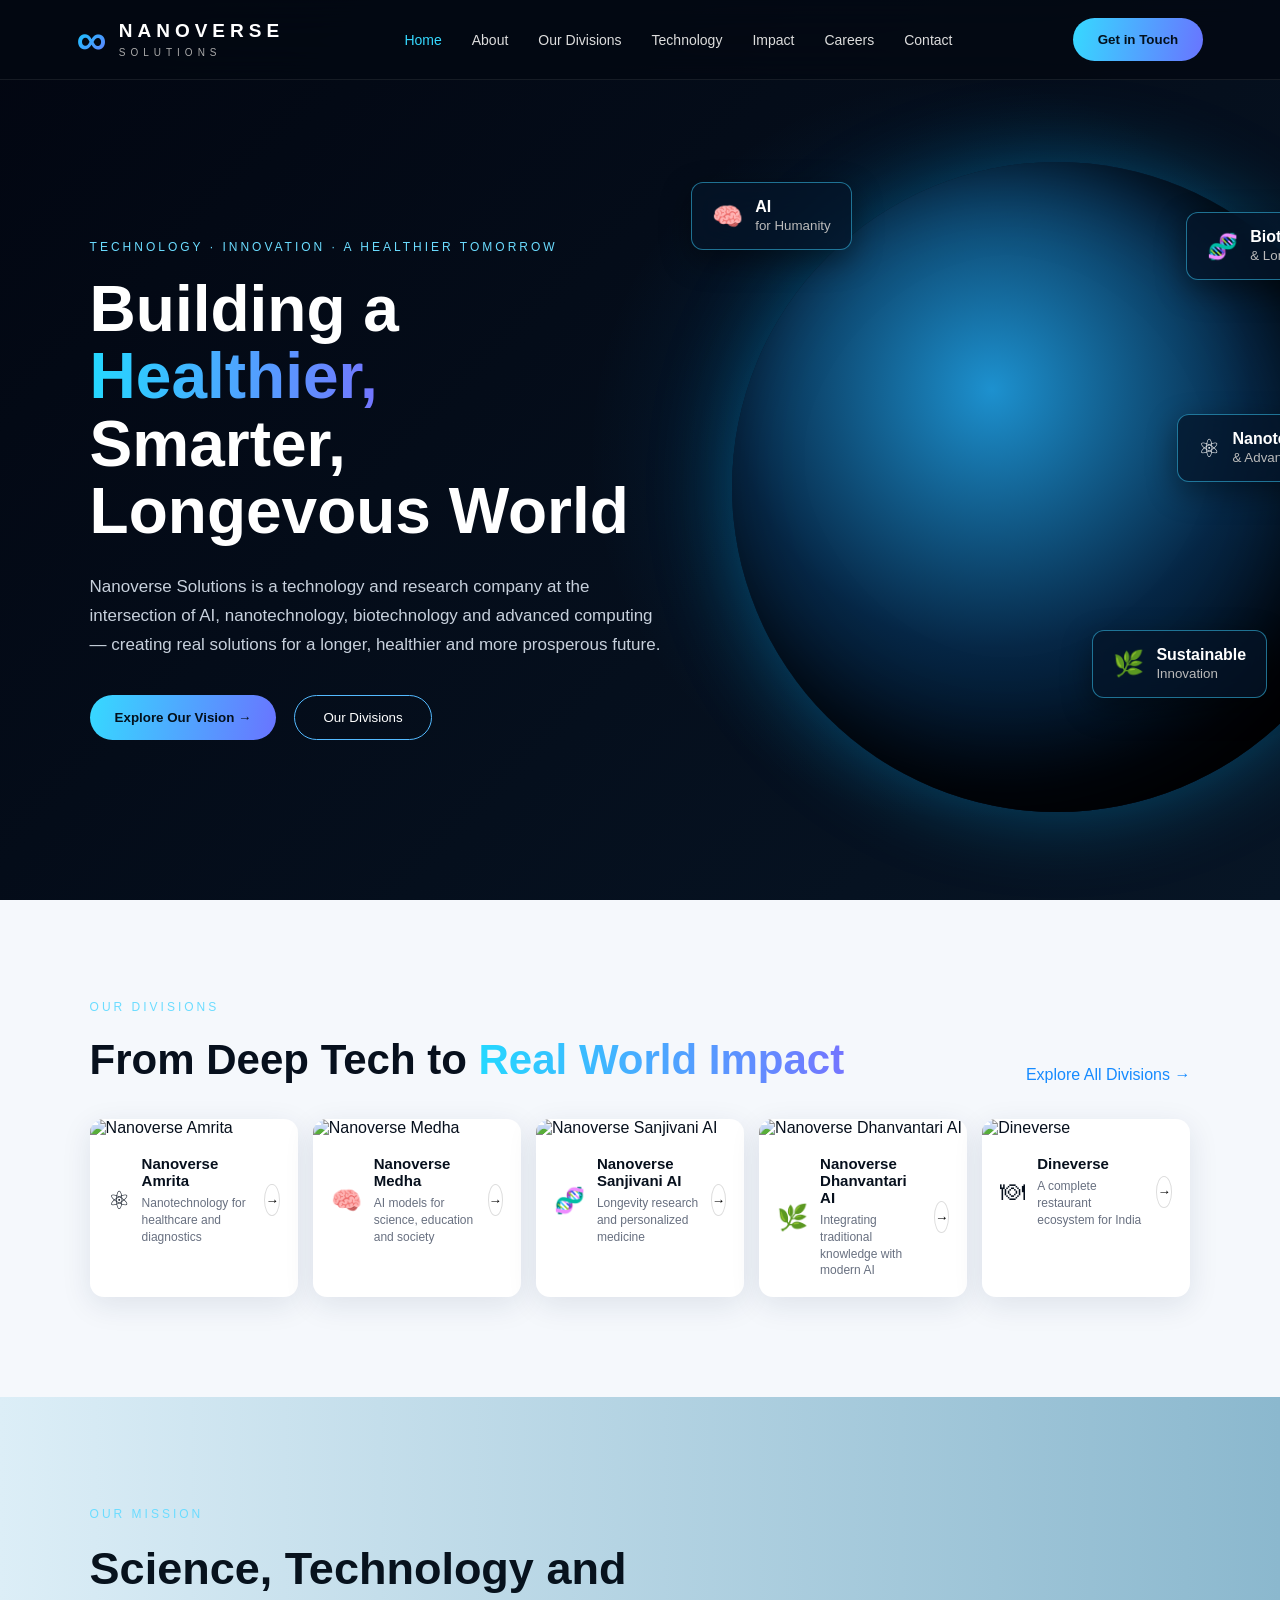
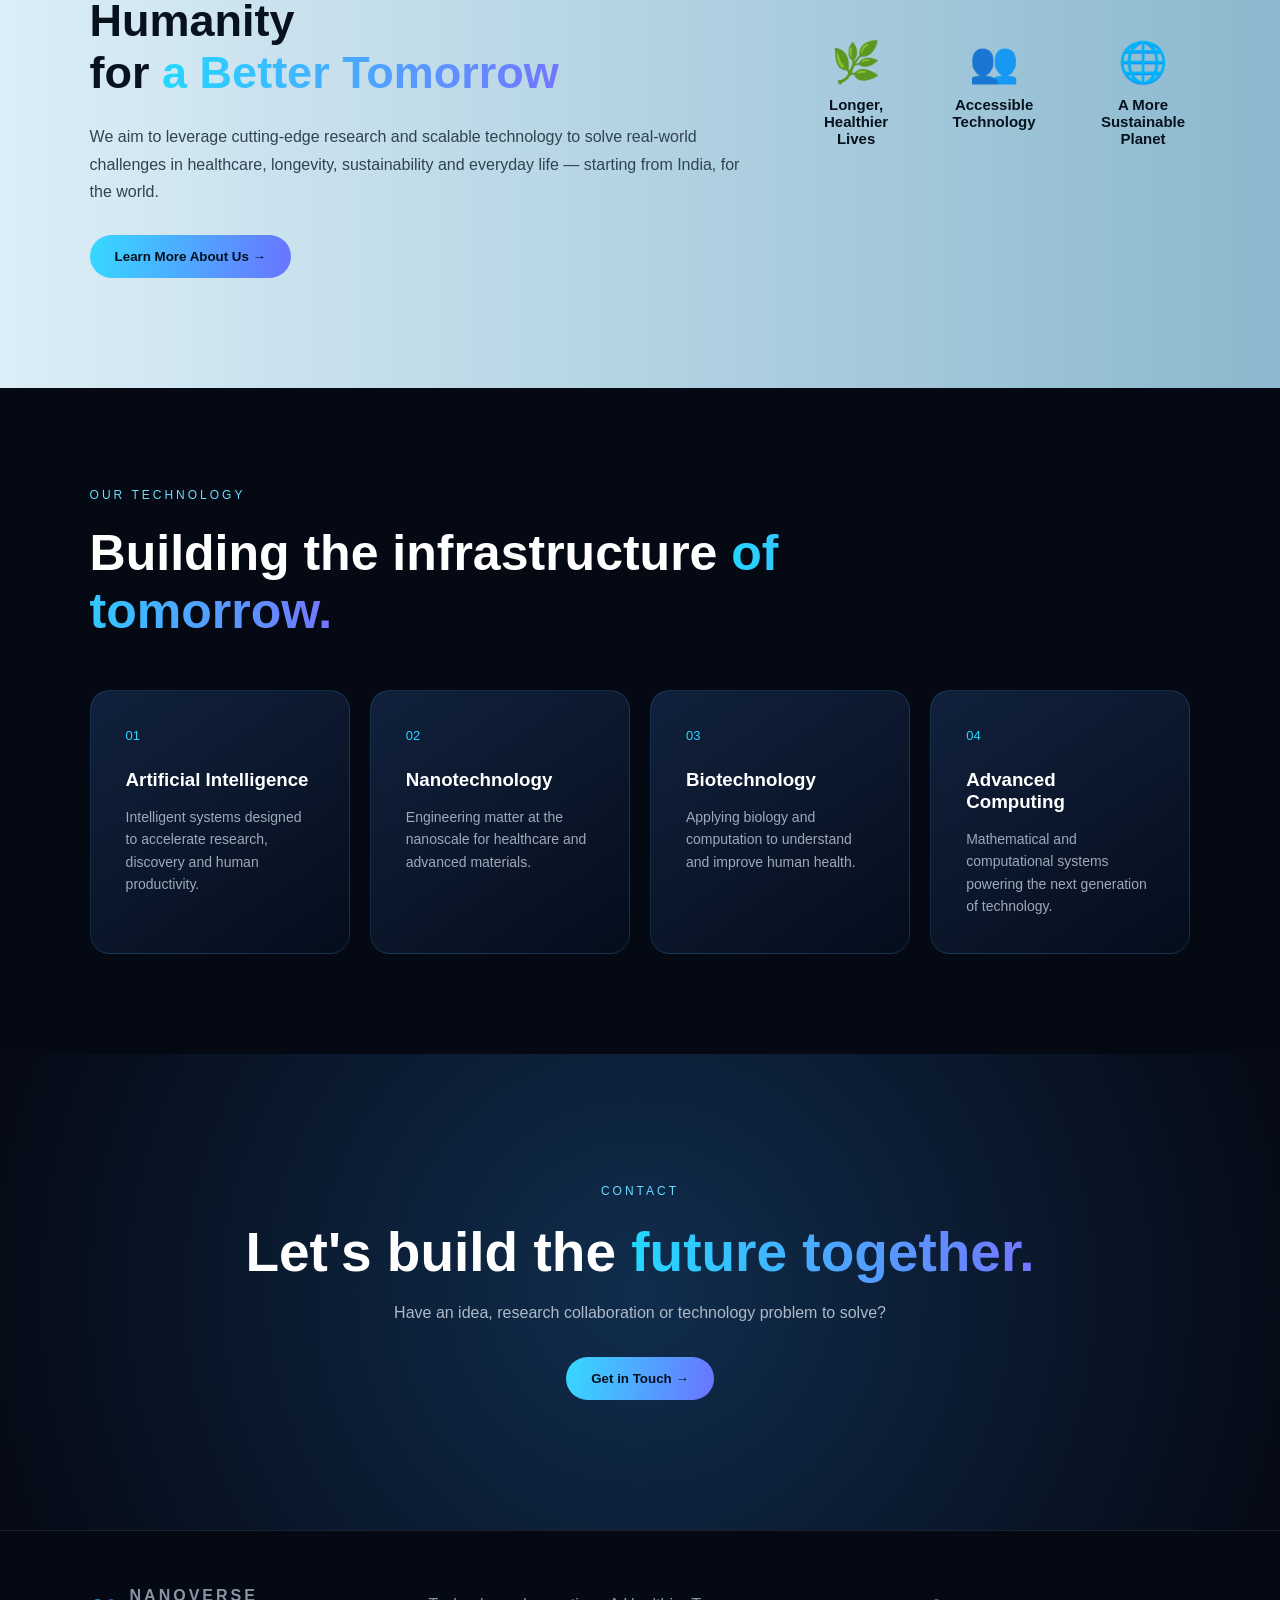
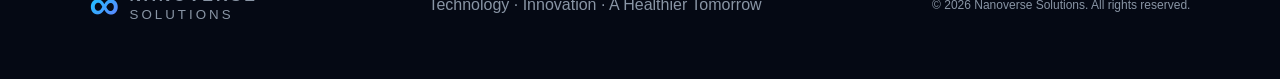
==== index.html @ 0efd909e "INTIAL Chatgpt" ====
<!DOCTYPE html>
<html lang="en">
<head>
    <meta charset="UTF-8">
    <meta name="viewport" content="width=device-width, initial-scale=1.0">

    <title>Nanoverse Solutions</title>

    <meta
        name="description"
        content="Nanoverse Solutions — Technology, Innovation and a Healthier Tomorrow."
    >

    <link rel="stylesheet" href="style.css">
</head>

<body>

<!-- ================= NAVBAR ================= -->

<header class="navbar">

    <div class="logo">
        <div class="logo-symbol">∞</div>

        <div>
            <h2>NANOVERSE</h2>
            <span>SOLUTIONS</span>
        </div>
    </div>

    <nav>
        <a href="#home" class="active">Home</a>
        <a href="#about">About</a>
        <a href="#divisions">Our Divisions</a>
        <a href="#technology">Technology</a>
        <a href="#impact">Impact</a>
        <a href="#careers">Careers</a>
        <a href="#contact">Contact</a>
    </nav>

    <button class="contact-btn" onclick="scrollToSection('contact')">
        Get in Touch
    </button>

    <button class="menu-btn" onclick="toggleMenu()">☰</button>

</header>


<!-- ================= HERO ================= -->

<section id="home" class="hero">

    <div class="hero-content">

        <p class="eyebrow">
            TECHNOLOGY · INNOVATION · A HEALTHIER TOMORROW
        </p>

        <h1>
            Building a
            <span>Healthier,</span><br>
            Smarter, Longevous World
        </h1>

        <p class="hero-description">
            Nanoverse Solutions is a technology and research company
            at the intersection of AI, nanotechnology, biotechnology
            and advanced computing — creating real solutions for a
            longer, healthier and more prosperous future.
        </p>

        <div class="hero-buttons">

            <button class="primary-btn"
                    onclick="scrollToSection('about')">
                Explore Our Vision →
            </button>

            <button class="secondary-btn"
                    onclick="scrollToSection('divisions')">
                Our Divisions
            </button>

        </div>

    </div>


    <div class="earth-container">

        <div class="earth"></div>

        <div class="tech-card card-ai">
            <span>🧠</span>
            <div>
                <b>AI</b>
                <small>for Humanity</small>
            </div>
        </div>

        <div class="tech-card card-bio">
            <span>🧬</span>
            <div>
                <b>Biotechnology</b>
                <small>& Longevity</small>
            </div>
        </div>

        <div class="tech-card card-nano">
            <span>⚛</span>
            <div>
                <b>Nanotechnology</b>
                <small>& Advanced Materials</small>
            </div>
        </div>

        <div class="tech-card card-green">
            <span>🌿</span>
            <div>
                <b>Sustainable</b>
                <small>Innovation</small>
            </div>
        </div>

    </div>

</section>


<!-- ================= DIVISIONS ================= -->

<section id="divisions" class="divisions section">

    <div class="section-header">

        <div>
            <p class="section-label">OUR DIVISIONS</p>

            <h2>
                From Deep Tech to
                <span>Real World Impact</span>
            </h2>
        </div>

        <a href="#">Explore All Divisions →</a>

    </div>


    <div class="division-grid">


        <!-- AMRITA -->

        <div class="division-card">

            <img src="assets/amrita.jpg" alt="Nanoverse Amrita">

            <div class="division-info">

                <div class="division-icon">⚛</div>

                <div>
                    <h3>Nanoverse Amrita</h3>

                    <p>
                        Nanotechnology for healthcare
                        and diagnostics
                    </p>
                </div>

                <button>→</button>

            </div>

        </div>


        <!-- MEDHA -->

        <div class="division-card">

            <img src="assets/medha.jpg" alt="Nanoverse Medha">

            <div class="division-info">

                <div class="division-icon">🧠</div>

                <div>
                    <h3>Nanoverse Medha</h3>

                    <p>
                        AI models for science,
                        education and society
                    </p>
                </div>

                <button>→</button>

            </div>

        </div>


        <!-- SANJIVANI -->

        <div class="division-card">

            <img src="assets/sanjivani.jpg"
                 alt="Nanoverse Sanjivani AI">

            <div class="division-info">

                <div class="division-icon">🧬</div>

                <div>
                    <h3>Nanoverse Sanjivani AI</h3>

                    <p>
                        Longevity research and
                        personalized medicine
                    </p>
                </div>

                <button>→</button>

            </div>

        </div>


        <!-- DHANVANTARI -->

        <div class="division-card">

            <img src="assets/dhanvantari.jpg"
                 alt="Nanoverse Dhanvantari AI">

            <div class="division-info">

                <div class="division-icon">🌿</div>

                <div>
                    <h3>Nanoverse Dhanvantari AI</h3>

                    <p>
                        Integrating traditional knowledge
                        with modern AI
                    </p>
                </div>

                <button>→</button>

            </div>

        </div>


        <!-- DINEVERSE -->

        <div class="division-card">

            <img src="assets/dineverse.jpg"
                 alt="Dineverse">

            <div class="division-info">

                <div class="division-icon">🍽</div>

                <div>
                    <h3>Dineverse</h3>

                    <p>
                        A complete restaurant
                        ecosystem for India
                    </p>
                </div>

                <button>→</button>

            </div>

        </div>

    </div>

</section>


<!-- ================= ABOUT / MISSION ================= -->

<section id="about" class="mission">

    <div class="mission-content">

        <p class="section-label">
            OUR MISSION
        </p>

        <h2>
            Science, Technology and Humanity
            <br>
            for <span>a Better Tomorrow</span>
        </h2>

        <p>
            We aim to leverage cutting-edge research and
            scalable technology to solve real-world challenges
            in healthcare, longevity, sustainability and
            everyday life — starting from India, for the world.
        </p>

        <button class="primary-btn">
            Learn More About Us →
        </button>

    </div>


    <div class="impact-stats">

        <div>
            <span>🌿</span>
            <h3>Longer,<br>Healthier Lives</h3>
        </div>

        <div>
            <span>👥</span>
            <h3>Accessible<br>Technology</h3>
        </div>

        <div>
            <span>🌐</span>
            <h3>A More Sustainable<br>Planet</h3>
        </div>

    </div>

</section>


<!-- ================= TECHNOLOGY ================= -->

<section id="technology" class="technology section">

    <p class="section-label">OUR TECHNOLOGY</p>

    <h2>
        Building the infrastructure
        <span>of tomorrow.</span>
    </h2>

    <div class="technology-grid">

        <div class="technology-box">
            <span>01</span>
            <h3>Artificial Intelligence</h3>
            <p>
                Intelligent systems designed to accelerate
                research, discovery and human productivity.
            </p>
        </div>

        <div class="technology-box">
            <span>02</span>
            <h3>Nanotechnology</h3>
            <p>
                Engineering matter at the nanoscale for
                healthcare and advanced materials.
            </p>
        </div>

        <div class="technology-box">
            <span>03</span>
            <h3>Biotechnology</h3>
            <p>
                Applying biology and computation to
                understand and improve human health.
            </p>
        </div>

        <div class="technology-box">
            <span>04</span>
            <h3>Advanced Computing</h3>
            <p>
                Mathematical and computational systems
                powering the next generation of technology.
            </p>
        </div>

    </div>

</section>


<!-- ================= CONTACT ================= -->

<section id="contact" class="contact">

    <p class="section-label">CONTACT</p>

    <h2>
        Let's build the
        <span>future together.</span>
    </h2>

    <p>
        Have an idea, research collaboration or
        technology problem to solve?
    </p>

    <button class="primary-btn"
            onclick="showMessage()">
        Get in Touch →
    </button>

</section>


<!-- ================= FOOTER ================= -->

<footer>

    <div class="footer-logo">
        <div class="logo-symbol">∞</div>

        <div>
            <strong>NANOVERSE</strong>
            <small>SOLUTIONS</small>
        </div>
    </div>

    <p>
        Technology · Innovation · A Healthier Tomorrow
    </p>

    <p class="copyright">
        © 2026 Nanoverse Solutions. All rights reserved.
    </p>

</footer>


<script src="script.js"></script>

</body>
</html>
---- style.css ----
* {
    margin: 0;
    padding: 0;
    box-sizing: border-box;
}

html {
    scroll-behavior: smooth;
}

body {
    font-family: Arial, Helvetica, sans-serif;
    background: #050914;
    color: white;
    overflow-x: hidden;
}


/* ================= NAVBAR ================= */

.navbar {
    position: fixed;
    top: 0;
    left: 0;

    width: 100%;
    height: 80px;

    display: flex;
    align-items: center;
    justify-content: space-between;

    padding: 0 6%;

    z-index: 1000;

    background: rgba(3, 8, 18, 0.75);
    backdrop-filter: blur(20px);

    border-bottom: 1px solid rgba(255,255,255,0.08);
}


.logo {
    display: flex;
    align-items: center;
    gap: 12px;
}

.logo-symbol {
    font-size: 42px;
    font-weight: bold;

    background: linear-gradient(
        135deg,
        #00d9ff,
        #7770ff
    );

    -webkit-background-clip: text;
    color: transparent;
}

.logo h2 {
    font-size: 19px;
    letter-spacing: 5px;
}

.logo span {
    font-size: 10px;
    letter-spacing: 5px;
    color: #aaa;
}


nav {
    display: flex;
    gap: 30px;
}

nav a {
    color: #ddd;
    text-decoration: none;
    font-size: 14px;

    transition: 0.3s;
}

nav a:hover,
nav a.active {
    color: #35d9ff;
}


.contact-btn,
.primary-btn {
    border: none;

    padding: 14px 25px;

    border-radius: 30px;

    font-weight: bold;

    background: linear-gradient(
        100deg,
        #36d9ff,
        #6974ff
    );

    color: #03101c;

    cursor: pointer;

    transition: 0.3s;
}

.contact-btn:hover,
.primary-btn:hover {
    transform: translateY(-3px);

    box-shadow:
        0 10px 30px rgba(30,200,255,0.3);
}


.menu-btn {
    display: none;

    background: none;
    border: none;

    color: white;

    font-size: 28px;
}


/* ================= HERO ================= */

.hero {
    min-height: 100vh;

    padding: 160px 7% 80px;

    display: flex;
    align-items: center;

    position: relative;

    overflow: hidden;

    background:
        radial-gradient(
            circle at 75% 50%,
            rgba(0,150,255,0.2),
            transparent 35%
        ),
        linear-gradient(
            135deg,
            #020611,
            #071525
        );
}


.hero-content {
    width: 52%;

    position: relative;
    z-index: 10;
}


.eyebrow,
.section-label {
    font-size: 12px;

    letter-spacing: 3px;

    color: #6bdcff;

    margin-bottom: 22px;
}


.hero h1 {
    font-size: clamp(45px, 5vw, 75px);

    line-height: 1.05;

    margin-bottom: 28px;
}

.hero h1 span,
.section-header h2 span,
.mission h2 span,
.technology h2 span,
.contact h2 span {
    background: linear-gradient(
        90deg,
        #24d8ff,
        #7475ff
    );

    -webkit-background-clip: text;

    color: transparent;
}


.hero-description {
    max-width: 650px;

    color: #c7d0dc;

    font-size: 17px;

    line-height: 1.7;

    margin-bottom: 35px;
}


.hero-buttons {
    display: flex;
    gap: 18px;
}


.secondary-btn {
    padding: 14px 28px;

    border-radius: 30px;

    border: 1px solid #54baff;

    color: white;

    background: transparent;

    cursor: pointer;

    transition: 0.3s;
}

.secondary-btn:hover {
    background: rgba(50,190,255,0.1);
}


/* ================= EARTH ================= */

.earth-container {
    position: absolute;

    right: -8%;
    top: 18%;

    width: 60%;
    height: 70%;
}


.earth {
    width: 650px;
    height: 650px;

    border-radius: 50%;

    position: absolute;

    right: 0;
    top: 0;

    background:
        radial-gradient(
            circle at 40% 35%,
            #1d91cf,
            #062746 45%,
            #010a17 70%
        );

    box-shadow:
        0 0 80px rgba(0,180,255,0.35),
        inset -50px -30px 100px #000;

    animation: floatEarth 7s ease-in-out infinite;
}


@keyframes floatEarth {

    0%,100% {
        transform: translateY(0);
    }

    50% {
        transform: translateY(-15px);
    }
}


.tech-card {
    position: absolute;

    display: flex;

    gap: 12px;

    align-items: center;

    padding: 15px 20px;

    border: 1px solid rgba(60,210,255,0.5);

    border-radius: 12px;

    background: rgba(5,20,40,0.75);

    backdrop-filter: blur(15px);

    box-shadow:
        0 10px 30px rgba(0,0,0,0.4);
}

.tech-card span {
    font-size: 25px;
}

.tech-card b {
    display: block;
}

.tech-card small {
    color: #bbb;
}

.card-ai {
    top: 20px;
    left: 10%;
}

.card-bio {
    top: 50px;
    right: 0;
}

.card-nano {
    top: 40%;
    right: 0;
}

.card-green {
    bottom: 15%;
    right: 15%;
}


/* ================= SECTIONS ================= */

.section {
    padding: 100px 7%;
}


.divisions {
    background: #f5f8fc;

    color: #07101d;
}


.section-header {
    display: flex;

    justify-content: space-between;

    align-items: end;

    margin-bottom: 35px;
}


.section-header h2 {
    font-size: 42px;
}


.section-header > a {
    color: #168bff;
    text-decoration: none;
}


.division-grid {
    display: grid;

    grid-template-columns:
        repeat(5, 1fr);

    gap: 15px;
}


.division-card {
    background: white;

    border-radius: 14px;

    overflow: hidden;

    box-shadow:
        0 8px 30px rgba(20,40,80,0.1);

    transition: 0.35s;
}


.division-card:hover {
    transform: translateY(-8px);

    box-shadow:
        0 20px 40px rgba(20,60,120,0.18);
}


.division-card img {
    width: 100%;
    height: 150px;

    object-fit: cover;
}


.division-info {
    padding: 18px;

    display: flex;

    align-items: center;

    gap: 12px;
}


.division-icon {
    font-size: 25px;
}


.division-info h3 {
    font-size: 15px;

    margin-bottom: 6px;
}


.division-info p {
    font-size: 12px;

    color: #687080;

    line-height: 1.4;
}


.division-info button {
    margin-left: auto;

    border: 1px solid #ddd;

    background: white;

    border-radius: 50%;

    width: 32px;
    height: 32px;

    cursor: pointer;
}


/* ================= MISSION ================= */

.mission {

    padding: 110px 7%;

    display: flex;

    justify-content: space-between;

    align-items: center;

    gap: 80px;

    background:
        linear-gradient(
            90deg,
            #dceef7,
            #8bb8ce
        );

    color: #07121d;
}


.mission-content {
    max-width: 650px;
}


.mission h2 {
    font-size: 45px;

    line-height: 1.15;

    margin-bottom: 25px;
}


.mission p:not(.section-label) {
    color: #314351;

    line-height: 1.7;

    margin-bottom: 30px;
}


.impact-stats {
    display: flex;

    gap: 60px;
}


.impact-stats div {
    text-align: center;
}


.impact-stats span {
    font-size: 40px;
}


.impact-stats h3 {
    margin-top: 10px;

    font-size: 15px;
}


/* ================= TECHNOLOGY ================= */

.technology {
    background: #050914;
}


.technology h2 {
    font-size: 50px;

    margin-bottom: 50px;

    max-width: 700px;
}


.technology-grid {
    display: grid;

    grid-template-columns:
        repeat(4, 1fr);

    gap: 20px;
}


.technology-box {
    padding: 35px;

    border: 1px solid rgba(80,200,255,0.15);

    border-radius: 20px;

    background:
        linear-gradient(
            145deg,
            rgba(20,40,70,0.8),
            rgba(5,15,30,0.8)
        );

    transition: 0.3s;
}


.technology-box:hover {
    transform: translateY(-8px);

    border-color: #25cfff;
}


.technology-box span {
    color: #29d6ff;

    font-size: 13px;
}


.technology-box h3 {
    margin: 25px 0 15px;
}


.technology-box p {
    color: #9daaba;

    line-height: 1.6;

    font-size: 14px;
}


/* ================= CONTACT ================= */

.contact {
    padding: 130px 20px;

    text-align: center;

    background:
        radial-gradient(
            circle,
            #102d4d,
            #050914
        );
}


.contact h2 {
    font-size: 55px;

    margin-bottom: 20px;
}


.contact > p:not(.section-label) {
    color: #aeb9c8;

    margin-bottom: 35px;
}


/* ================= FOOTER ================= */

footer {
    padding: 50px 7%;

    border-top: 1px solid rgba(255,255,255,0.1);

    display: flex;

    align-items: center;

    justify-content: space-between;

    color: #8995a5;
}


.footer-logo {
    display: flex;

    align-items: center;

    gap: 10px;
}


.footer-logo strong {
    display: block;

    letter-spacing: 3px;
}


.footer-logo small {
    letter-spacing: 3px;
}


.copyright {
    font-size: 12px;
}


/* ================= RESPONSIVE ================= */

@media(max-width: 1100px) {

    nav {
        gap: 15px;
    }

    .division-grid {
        grid-template-columns:
            repeat(3, 1fr);
    }

    .technology-grid {
        grid-template-columns:
            repeat(2, 1fr);
    }

    .earth {
        width: 500px;
        height: 500px;
    }
}


@media(max-width: 800px) {

    .navbar {
        height: 70px;
    }

    nav,
    .contact-btn {
        display: none;
    }

    .menu-btn {
        display: block;
    }

    .hero {
        padding-top: 130px;
        min-height: 900px;
    }

    .hero-content {
        width: 100%;
    }

    .hero h1 {
        font-size: 48px;
    }

    .earth-container {
        width: 100%;
        opacity: 0.35;
        right: -35%;
        top: 45%;
    }

    .division-grid {
        grid-template-columns:
            repeat(2, 1fr);
    }

    .mission {
        flex-direction: column;

        align-items: flex-start;
    }

    .impact-stats {
        width: 100%;

        justify-content: space-between;
    }

    footer {
        flex-direction: column;

        gap: 25px;

        text-align: center;
    }
}


@media(max-width: 550px) {

    .hero {
        padding-left: 5%;
        padding-right: 5%;
    }

    .hero h1 {
        font-size: 40px;
    }

    .hero-description {
        font-size: 15px;
    }

    .hero-buttons {
        flex-direction: column;

        align-items: flex-start;
    }

    .section,
    .mission {
        padding-left: 5%;
        padding-right: 5%;
    }

    .section-header {
        display: block;
    }

    .section-header h2 {
        font-size: 32px;
    }

    .division-grid {
        grid-template-columns: 1fr;
    }

    .technology-grid {
        grid-template-columns: 1fr;
    }

    .technology h2,
    .mission h2,
    .contact h2 {
        font-size: 38px;
    }

    .impact-stats {
        gap: 15px;
    }
}
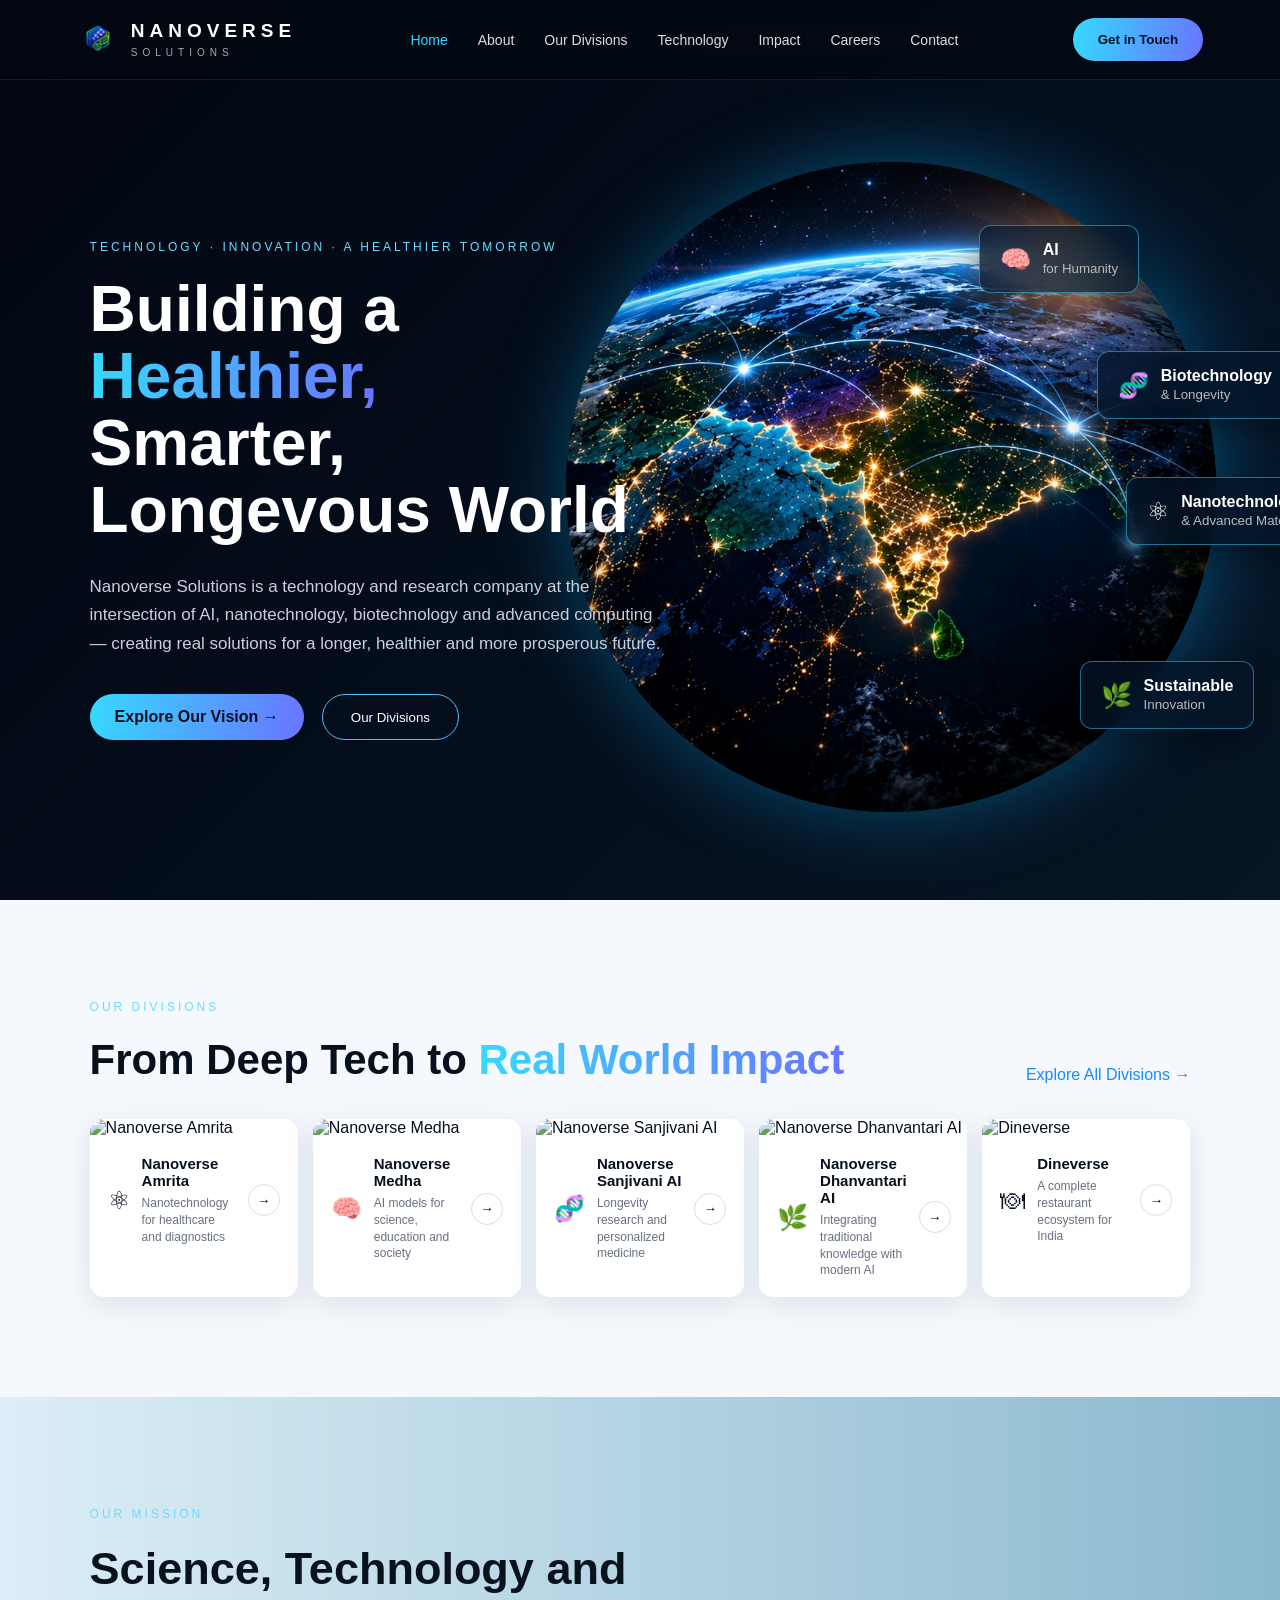
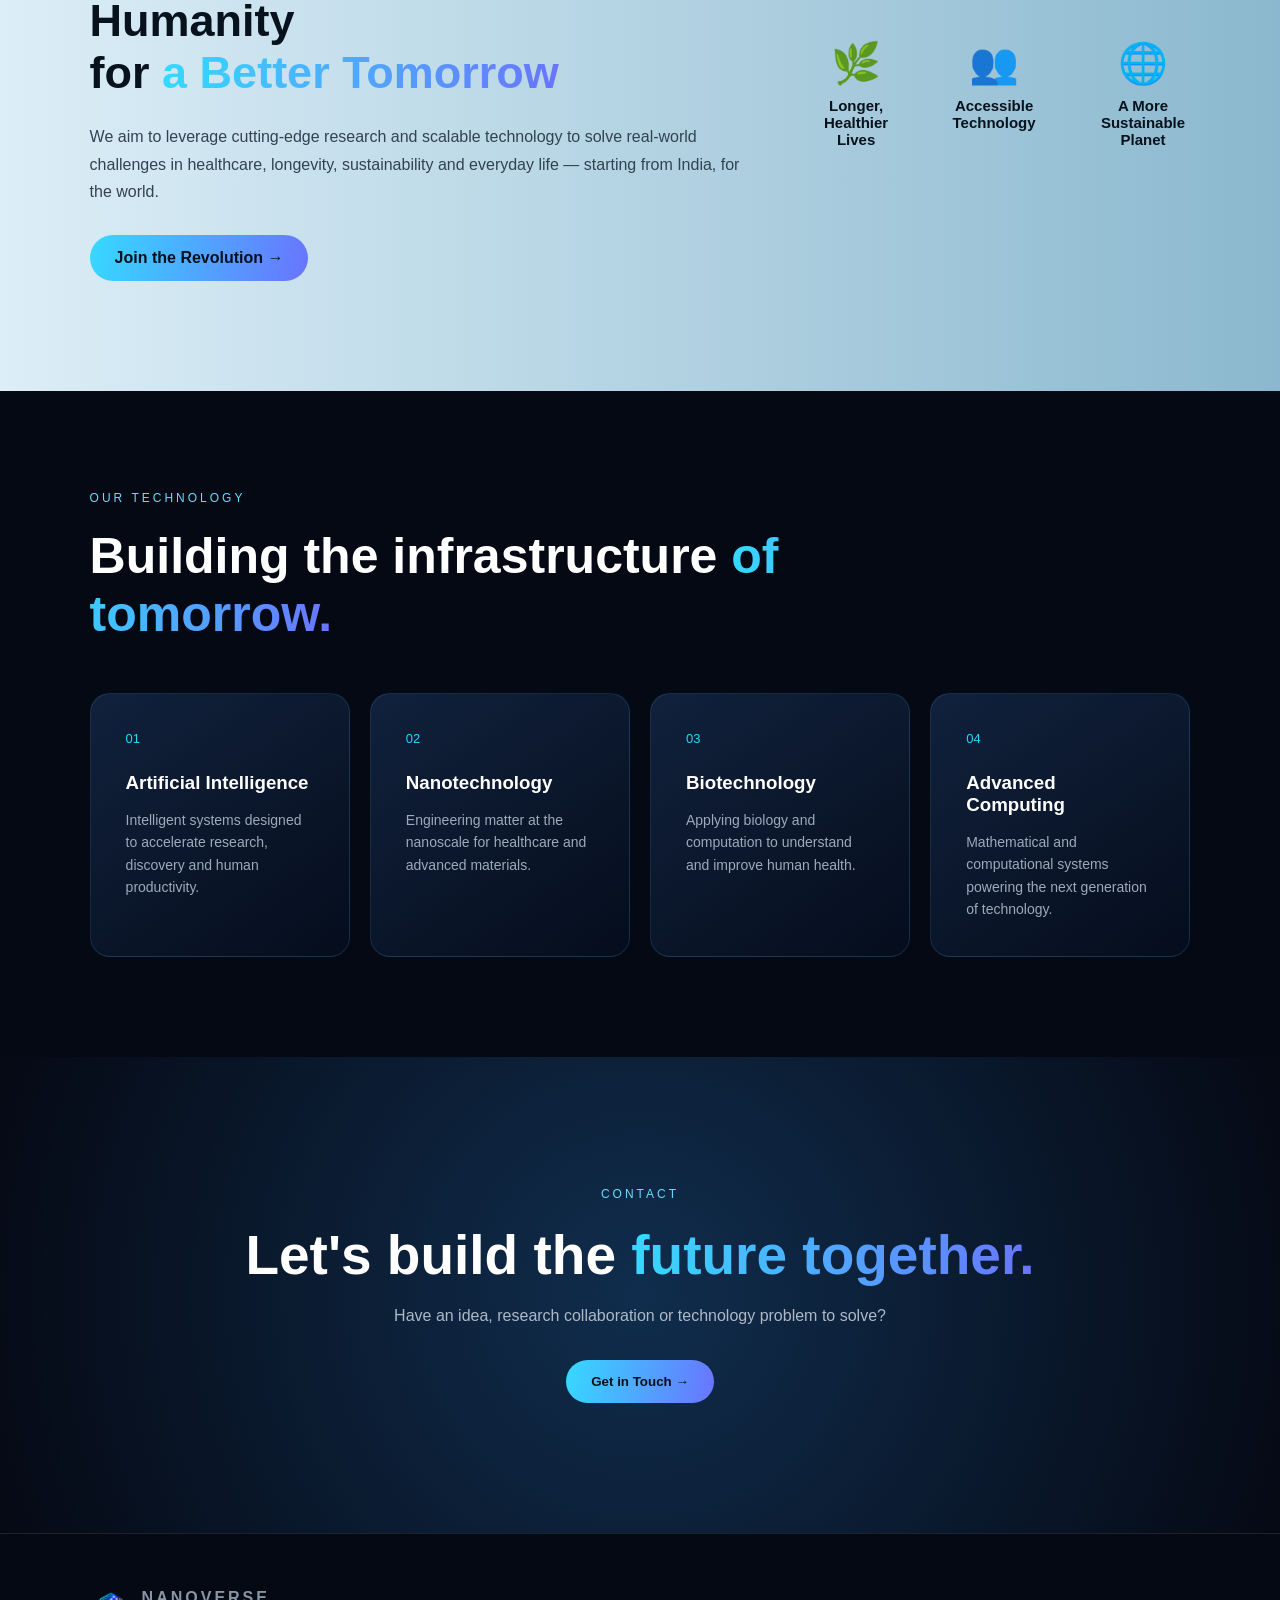
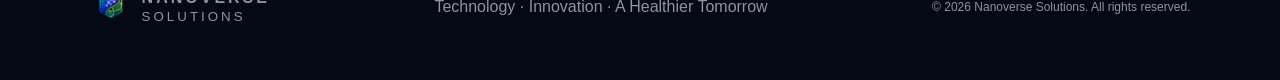
==== commit f7ff66b4: "All funtioning clickables added" ====
--- a/index.html
+++ b/index.html
@@ -21,7 +21,7 @@
 <header class="navbar">
 
     <div class="logo">
-        <div class="logo-symbol">∞</div>
+        <div class="logo-symbol"><img src="assets/logo.png" alt="Logo"></div>
 
         <div>
             <h2>NANOVERSE</h2>
@@ -31,12 +31,12 @@
 
     <nav>
         <a href="#home" class="active">Home</a>
-        <a href="#about">About</a>
+        <a href="about.html">About</a>
         <a href="#divisions">Our Divisions</a>
         <a href="#technology">Technology</a>
-        <a href="#impact">Impact</a>
-        <a href="#careers">Careers</a>
-        <a href="#contact">Contact</a>
+        <a href="#about">Impact</a>
+        <a href="careers.html">Careers</a>
+        <a href="contact.html">Contact</a>
     </nav>
 
     <button class="contact-btn" onclick="scrollToSection('contact')">
@@ -73,10 +73,9 @@
 
         <div class="hero-buttons">
 
-            <button class="primary-btn"
-                    onclick="scrollToSection('about')">
+            <a href="about.html" class="primary-btn" style="text-decoration: none; display: inline-block; text-align: center;">
                 Explore Our Vision →
-            </button>
+            </a>
 
             <button class="secondary-btn"
                     onclick="scrollToSection('divisions')">
@@ -148,7 +147,6 @@
 
     </div>
 
-
     <div class="division-grid">
 
 
@@ -171,7 +169,9 @@
                     </p>
                 </div>
 
-                <button>→</button>
+                <a href="pages/amrita.html" style="text-decoration: none; color: inherit;">
+                    <button>→</button>
+                </a>
 
             </div>
 
@@ -197,7 +197,9 @@
                     </p>
                 </div>
 
-                <button>→</button>
+                <a href="pages/medha.html" style="text-decoration: none; color: inherit;">
+                    <button>→</button>
+                </a>
 
             </div>
 
@@ -224,7 +226,9 @@
                     </p>
                 </div>
 
-                <button>→</button>
+                <a href="pages/sanjivani.html" style="text-decoration: none; color: inherit;">
+                    <button>→</button>
+                </a>
 
             </div>
 
@@ -251,7 +255,9 @@
                     </p>
                 </div>
 
-                <button>→</button>
+                <a href="pages/dhanvantari.html" style="text-decoration: none; color: inherit;">
+                    <button>→</button>
+                </a>
 
             </div>
 
@@ -278,7 +284,9 @@
                     </p>
                 </div>
 
-                <button>→</button>
+                <a href="pages/dineverse.html" style="text-decoration: none; color: inherit;">
+                    <button>→</button>
+                </a>
 
             </div>
 
@@ -312,12 +320,11 @@
             everyday life — starting from India, for the world.
         </p>
 
-        <button class="primary-btn">
-            Learn More About Us →
-        </button>
-
-    </div>
-
+        <a href="careers.html" class="primary-btn" style="text-decoration: none; display: inline-block; text-align: center;">
+            Join the Revolution →
+        </a>
+
+    </div>
 
     <div class="impact-stats">
 
@@ -424,7 +431,7 @@
 <footer>
 
     <div class="footer-logo">
-        <div class="logo-symbol">∞</div>
+        <div class="logo-symbol"><img src="assets/logo.png" alt="Logo"></div>
 
         <div>
             <strong>NANOVERSE</strong>
--- a/style.css
+++ b/style.css
@@ -1,3 +1,26 @@
+/* ================= VARIABLES ================= */
+:root {
+    --bg-deep-space: #050914;
+    --bg-navy: #020611;
+    --bg-light: #f5f8fc;
+
+    --accent-cyan: #36d9ff;
+    --accent-blue: #6974ff;
+    --accent-purple: #7770ff;
+    --accent-glow: rgba(54, 217, 255, 0.3);
+
+    --text-main: #ffffff;
+    --text-muted: #c7d0dc;
+    --text-dark: #07101d;
+    --text-grey: #8995a5;
+
+    --glass-bg: rgba(5, 20, 40, 0.75);
+    --glass-border: rgba(255, 255, 255, 0.08);
+    --glass-blur: blur(20px);
+
+    --transition-smooth: 0.3s cubic-bezier(0.4, 0, 0.2, 1);
+}
+
 * {
     margin: 0;
     padding: 0;
@@ -9,11 +32,12 @@
 }
 
 body {
-    font-family: Arial, Helvetica, sans-serif;
-    background: #050914;
-    color: white;
+    font-family: 'Inter', Arial, Helvetica, sans-serif;
+    background: var(--bg-deep-space);
+    color: var(--text-main);
     overflow-x: hidden;
 }
+
 
 
 /* ================= NAVBAR ================= */
@@ -47,18 +71,10 @@
     gap: 12px;
 }
 
-.logo-symbol {
-    font-size: 42px;
-    font-weight: bold;
-
-    background: linear-gradient(
-        135deg,
-        #00d9ff,
-        #7770ff
-    );
-
-    -webkit-background-clip: text;
-    color: transparent;
+.logo-symbol img {
+    width: 42px;
+    height: 42px;
+    object-fit: contain;
 }
 
 .logo h2 {
@@ -104,15 +120,15 @@
 
     background: linear-gradient(
         100deg,
-        #36d9ff,
-        #6974ff
+        var(--accent-cyan),
+        var(--accent-blue)
     );
 
     color: #03101c;
 
     cursor: pointer;
 
-    transition: 0.3s;
+    transition: var(--transition-smooth);
 }
 
 .contact-btn:hover,
@@ -120,7 +136,7 @@
     transform: translateY(-3px);
 
     box-shadow:
-        0 10px 30px rgba(30,200,255,0.3);
+        0 10px 30px var(--accent-glow);
 }
 
 
@@ -199,10 +215,11 @@
 .contact h2 span {
     background: linear-gradient(
         90deg,
-        #24d8ff,
-        #7475ff
+        var(--accent-cyan),
+        var(--accent-blue)
     );
 
+    background-clip: text;
     -webkit-background-clip: text;
 
     color: transparent;
@@ -254,7 +271,7 @@
 .earth-container {
     position: absolute;
 
-    right: -8%;
+    right: 5%;
     top: 18%;
 
     width: 60%;
@@ -273,13 +290,7 @@
     right: 0;
     top: 0;
 
-    background:
-        radial-gradient(
-            circle at 40% 35%,
-            #1d91cf,
-            #062746 45%,
-            #010a17 70%
-        );
+    background: url('assets/earth.jpg') center center / cover no-repeat;
 
     box-shadow:
         0 0 80px rgba(0,180,255,0.35),
@@ -337,23 +348,23 @@
 }
 
 .card-ai {
-    top: 20px;
-    left: 10%;
+    top: 10%;
+    right: 10%;
 }
 
 .card-bio {
-    top: 50px;
-    right: 0;
+    top: 30%;
+    right: -10%;
 }
 
 .card-nano {
-    top: 40%;
-    right: 0;
+    top: 50%;
+    right: -15%;
 }
 
 .card-green {
-    bottom: 15%;
-    right: 15%;
+    bottom: 10%;
+    right: -5%;
 }
 
 
